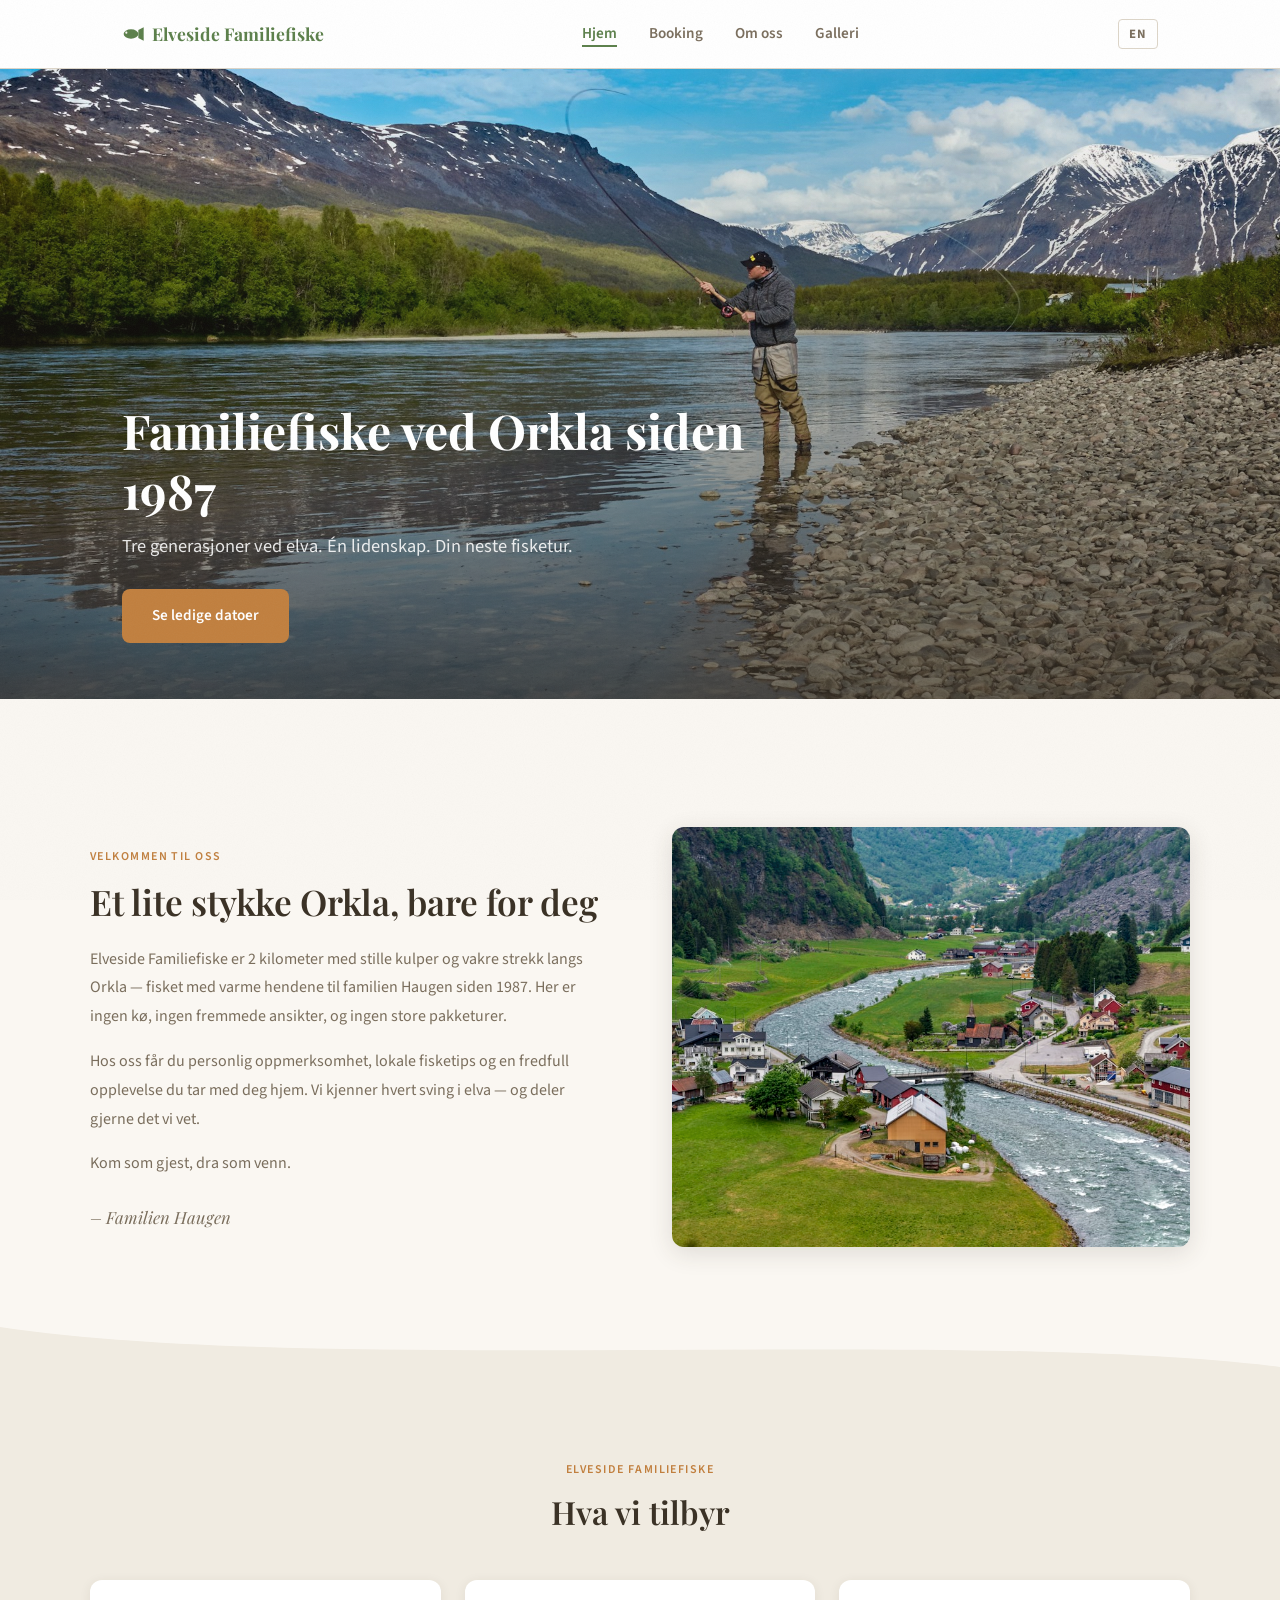
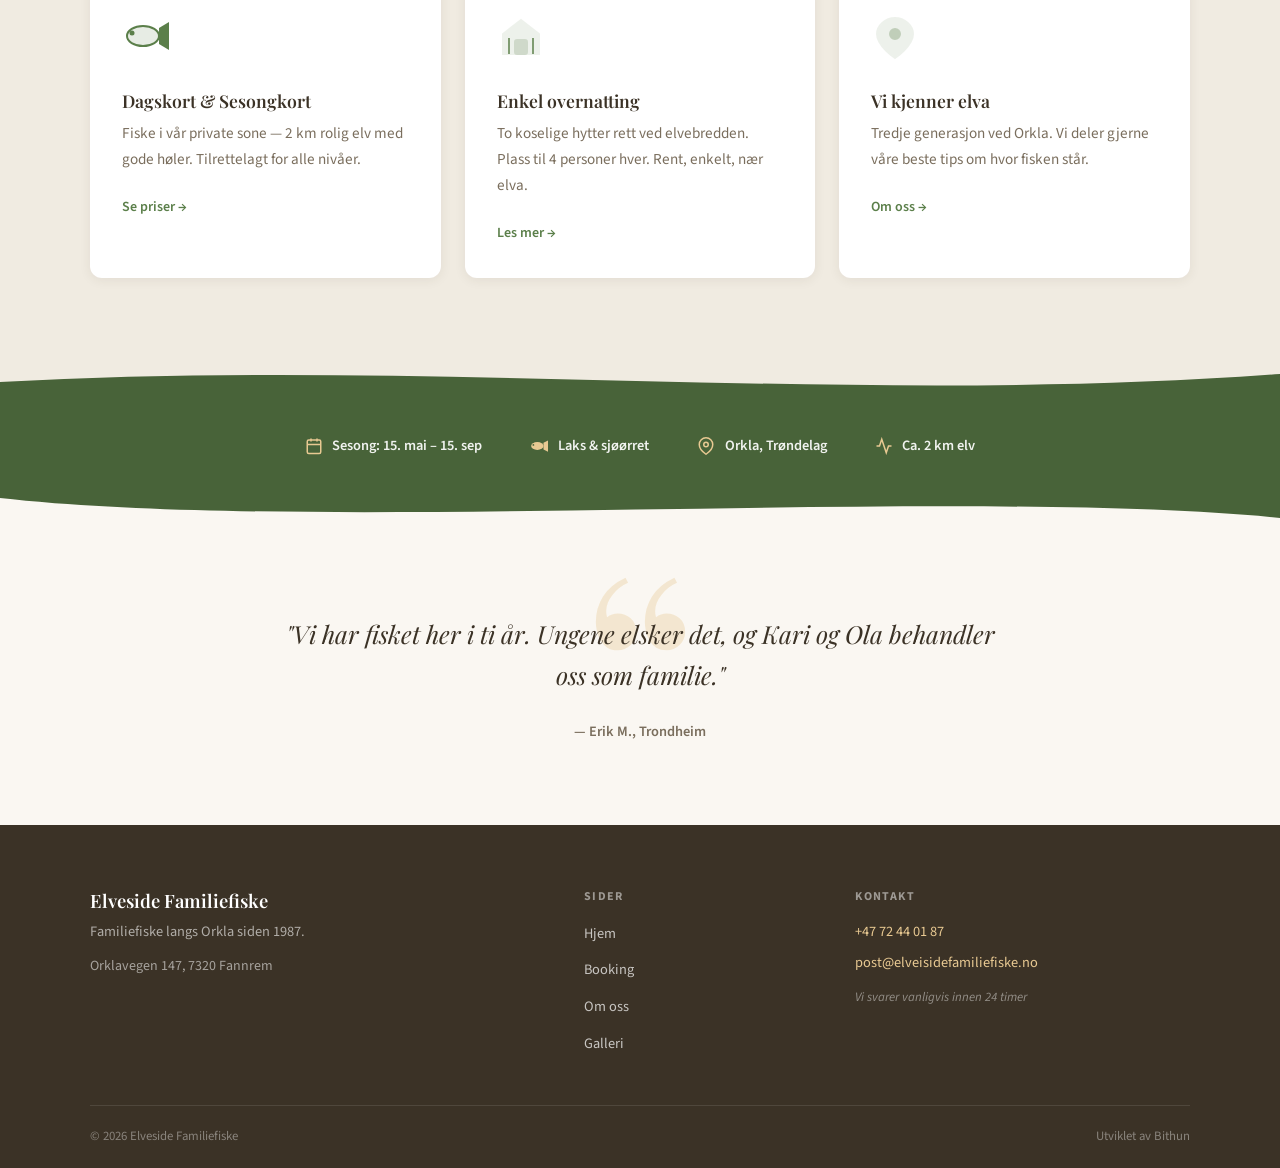
==== demo-family-beat/index.html @ 030e1276 "Add demo-family-beat site (Elveside Familiefiske)" ====
<!DOCTYPE html>
<html lang="nb">
<head>
  <meta charset="UTF-8" />
  <meta name="viewport" content="width=device-width, initial-scale=1.0" />
  <title>Elveside Familiefiske — Familiefiske langs Orkla</title>
  <meta name="description" content="Familiefiske langs Orkla i Trøndelag siden 1987. Book fiskekort og hytte direkte hos Elveside Familiefiske." />

  <!-- Open Graph -->
  <meta property="og:type"        content="website" />
  <meta property="og:title"       content="Elveside Familiefiske — Familiefiske langs Orkla" />
  <meta property="og:description" content="Familiefiske langs Orkla i Trøndelag siden 1987. Book fiskekort og hytte direkte." />
  <meta property="og:image"       content="https://images.unsplash.com/photo-1527004013197-933b6b68f9c9?auto=format&fit=crop&w=1200&h=630&q=80" />
  <meta name="twitter:card"       content="summary_large_image" />

  <!-- Favicon: green fish -->
  <link rel="icon" type="image/svg+xml" href="data:image/svg+xml,%3Csvg xmlns='http://www.w3.org/2000/svg' viewBox='0 0 32 32'%3E%3Cellipse cx='13' cy='16' rx='11' ry='7' fill='%235B7F4A'/%3E%3Ccircle cx='6' cy='14' r='1.4' fill='%23FAF7F2'/%3E%3Cpath d='M24 10 L32 6 L32 26 L24 22 Z' fill='%235B7F4A'/%3E%3C/svg%3E" />

  <!-- Google Fonts -->
  <link rel="preconnect" href="https://fonts.googleapis.com" />
  <link rel="preconnect" href="https://fonts.gstatic.com" crossorigin />
  <link href="https://fonts.googleapis.com/css2?family=Playfair+Display:ital,wght@0,400;0,600;0,700;1,400&family=Source+Sans+3:wght@400;600;700&display=swap" rel="stylesheet" />

  <link rel="stylesheet" href="css/style.css" />
</head>
<body>

  <!-- === NAVIGATION === -->
  <nav class="nav" role="navigation" aria-label="Hovednavigasjon">
    <div class="nav-inner">
      <a href="index.html" class="nav-logo">
        <svg width="22" height="16" viewBox="0 0 32 24" fill="currentColor" aria-hidden="true">
          <ellipse cx="13" cy="12" rx="11" ry="7"/>
          <circle cx="6" cy="10" r="1.6" fill="var(--color-bg)"/>
          <path d="M24 6 L32 2 L32 22 L24 18 Z"/>
        </svg>
        <span data-i18n="nav.logo">Elveside Familiefiske</span>
      </a>

      <ul class="nav-links" role="list">
        <li><a href="index.html"   data-i18n="nav.home">Hjem</a></li>
        <li><a href="booking.html" data-i18n="nav.booking">Booking</a></li>
        <li><a href="about.html"   data-i18n="nav.about">Om oss</a></li>
        <li><a href="gallery.html" data-i18n="nav.gallery">Galleri</a></li>
      </ul>

      <div class="nav-right">
        <button type="button" class="lang-toggle" id="lang-toggle" aria-label="Bytt språk">EN</button>
        <button type="button" class="hamburger" id="hamburger" aria-label="Åpne meny" aria-expanded="false">
          <span></span><span></span><span></span>
        </button>
      </div>
    </div>
  </nav>

  <!-- Mobile menu -->
  <div class="mobile-menu" id="mobile-menu" role="dialog" aria-label="Navigasjonsmeny">
    <a href="index.html"   data-i18n="nav.home">Hjem</a>
    <a href="booking.html" data-i18n="nav.booking">Booking</a>
    <a href="about.html"   data-i18n="nav.about">Om oss</a>
    <a href="gallery.html" data-i18n="nav.gallery">Galleri</a>
    <button type="button" class="lang-toggle" id="mobile-lang-toggle">EN</button>
  </div>

  <main>

    <!-- === HERO SECTION === -->
    <section class="hero" aria-label="Velkomstbilde">
      <div class="hero-bg" style="background-image: url('assets/images/fishing-norway.jpg');" role="img">
        <img data-i18n="hero.img.alt" src="" alt="Rolig elv i morgendis med grønne bredder i Trøndelag" style="display:none;" />
      </div>
      <div class="hero-overlay"></div>
      <div class="hero-content">
        <h1 data-i18n="hero.headline">Familiefiske ved Orkla siden 1987</h1>
        <p data-i18n="hero.sub">Tre generasjoner ved elva. Én lidenskap. Din neste fisketur.</p>
        <a href="booking.html" class="btn btn-accent" data-i18n="hero.cta">Se ledige datoer</a>
      </div>
    </section>

    <!-- Wave divider -->
    <div class="wave-divider" aria-hidden="true">
      <svg viewBox="0 0 1440 48" preserveAspectRatio="none" style="height:48px;">
        <path d="M0,24 C240,48 480,0 720,24 C960,48 1200,0 1440,24 L1440,48 L0,48 Z" fill="var(--color-bg)"/>
      </svg>
    </div>

    <!-- === WELCOME SECTION === -->
    <section class="welcome">
      <div class="welcome-inner">
        <div class="welcome-text reveal">
          <span class="section-label" data-i18n="welcome.label">Velkommen til oss</span>
          <h2 data-i18n="welcome.heading">Et lite stykke Orkla, bare for deg</h2>
          <p data-i18n="welcome.p1">Elveside Familiefiske er 2 kilometer med stille kulper og vakre strekk langs Orkla — fisket med varme hendene til familien Haugen siden 1987. Her er ingen kø, ingen fremmede ansikter, og ingen store pakketurer.</p>
          <p data-i18n="welcome.p2">Hos oss får du personlig oppmerksomhet, lokale fisketips og en fredfull opplevelse du tar med deg hjem. Vi kjenner hvert sving i elva — og deler gjerne det vi vet.</p>
          <p data-i18n="welcome.p3">Kom som gjest, dra som venn.</p>
          <p class="welcome-signoff" data-i18n="welcome.signoff">– Familien Haugen</p>
        </div>

        <div class="welcome-image reveal" style="transition-delay: 0.15s;">
          <img
            src="assets/images/village-river.jpg"
            data-i18n="welcome.img.alt"
            alt="Fluefisker ved solnedgang på Orkla med speilblank elveoverflate"
            loading="lazy"
          />
        </div>
      </div>
    </section>

    <!-- Wave divider into bg-alt -->
    <div class="wave-divider" aria-hidden="true">
      <svg viewBox="0 0 1440 48" preserveAspectRatio="none" style="height:48px; background:var(--color-bg);">
        <path d="M0,0 C360,48 1080,0 1440,40 L1440,48 L0,48 Z" fill="var(--color-bg-alt)"/>
      </svg>
    </div>

    <!-- === WHAT WE OFFER SECTION === -->
    <section class="offers">
      <div class="offers-inner">
        <div class="offers-heading reveal">
          <span class="section-label">Elveside Familiefiske</span>
          <h2 data-i18n="offers.heading">Hva vi tilbyr</h2>
        </div>

        <div class="offers-grid reveal-stagger">
          <!-- Card 1: Fiskekort -->
          <article class="offer-card reveal">
            <svg class="offer-icon" viewBox="0 0 48 48" fill="none" aria-hidden="true">
              <ellipse cx="21" cy="24" rx="16" ry="10" fill="currentColor" opacity="0.15"/>
              <ellipse cx="21" cy="24" rx="16" ry="10" stroke="currentColor" stroke-width="2" fill="none"/>
              <circle cx="10" cy="21" r="2.5" fill="currentColor"/>
              <path d="M37 16 L47 10 L47 38 L37 32 Z" fill="currentColor"/>
            </svg>
            <h3 data-i18n="offer1.title">Dagskort & Sesongkort</h3>
            <p data-i18n="offer1.text">Fiske i vår private sone — 2 km rolig elv med gode høler. Tilrettelagt for alle nivåer.</p>
            <a href="booking.html" class="text-link" data-i18n="offer1.link">Se priser →</a>
          </article>

          <!-- Card 2: Overnatting -->
          <article class="offer-card reveal">
            <svg class="offer-icon" viewBox="0 0 48 48" fill="none" stroke="currentColor" stroke-width="2" aria-hidden="true">
              <path d="M6 22 L24 8 L42 22 L42 42 L6 42 Z" fill="currentColor" opacity="0.1" stroke="currentColor"/>
              <rect x="18" y="28" width="12" height="14" rx="2" fill="currentColor" opacity="0.2" stroke="currentColor"/>
              <path d="M12 42 L12 26" stroke="currentColor" stroke-width="1.5"/>
              <path d="M36 42 L36 26" stroke="currentColor" stroke-width="1.5"/>
            </svg>
            <h3 data-i18n="offer2.title">Enkel overnatting</h3>
            <p data-i18n="offer2.text">To koselige hytter rett ved elvebredden. Plass til 4 personer hver. Rent, enkelt, nær elva.</p>
            <a href="about.html" class="text-link" data-i18n="offer2.link">Les mer →</a>
          </article>

          <!-- Card 3: Lokalkunnskap -->
          <article class="offer-card reveal">
            <svg class="offer-icon" viewBox="0 0 48 48" fill="none" stroke="currentColor" stroke-width="2" aria-hidden="true">
              <path d="M24 6 C14 6 6 14 6 22 C6 34 24 46 24 46 C24 46 42 34 42 22 C42 14 34 6 24 6 Z" fill="currentColor" opacity="0.1" stroke="currentColor"/>
              <circle cx="24" cy="22" r="5" fill="currentColor" opacity="0.3" stroke="currentColor"/>
            </svg>
            <h3 data-i18n="offer3.title">Vi kjenner elva</h3>
            <p data-i18n="offer3.text">Tredje generasjon ved Orkla. Vi deler gjerne våre beste tips om hvor fisken står.</p>
            <a href="about.html" class="text-link" data-i18n="offer3.link">Om oss →</a>
          </article>
        </div>
      </div>
    </section>

    <!-- Wave divider back to bg -->
    <div class="wave-divider" aria-hidden="true">
      <svg viewBox="0 0 1440 48" preserveAspectRatio="none" style="height:48px; background:var(--color-bg-alt);">
        <path d="M0,24 C480,0 960,48 1440,16 L1440,48 L0,48 Z" fill="var(--color-primary-dark)"/>
      </svg>
    </div>

    <!-- === SEASON STRIP === -->
    <div class="season-strip" role="region" aria-label="Sesong og fakta">
      <div class="season-strip-inner">
        <div class="season-item">
          <svg width="18" height="18" viewBox="0 0 24 24" fill="none" stroke="currentColor" stroke-width="2" aria-hidden="true">
            <rect x="3" y="4" width="18" height="18" rx="2"/><line x1="16" y1="2" x2="16" y2="6"/><line x1="8" y1="2" x2="8" y2="6"/><line x1="3" y1="10" x2="21" y2="10"/>
          </svg>
          <span data-i18n="strip.season">Sesong: 15. mai – 15. sep</span>
        </div>
        <div class="season-item">
          <svg width="18" height="18" viewBox="0 0 32 24" fill="currentColor" aria-hidden="true">
            <ellipse cx="13" cy="12" rx="11" ry="7"/>
            <circle cx="6" cy="10" r="1.6" fill="var(--color-primary-dark)"/>
            <path d="M24 6 L32 2 L32 22 L24 18 Z"/>
          </svg>
          <span data-i18n="strip.species">Laks & sjøørret</span>
        </div>
        <div class="season-item">
          <svg width="18" height="18" viewBox="0 0 24 24" fill="none" stroke="currentColor" stroke-width="2" aria-hidden="true">
            <path d="M21 10c0 7-9 13-9 13s-9-6-9-13a9 9 0 0 1 18 0z"/><circle cx="12" cy="10" r="3"/>
          </svg>
          <span data-i18n="strip.location">Orkla, Trøndelag</span>
        </div>
        <div class="season-item">
          <svg width="18" height="18" viewBox="0 0 24 24" fill="none" stroke="currentColor" stroke-width="2" aria-hidden="true">
            <polyline points="22 12 18 12 15 21 9 3 6 12 2 12"/>
          </svg>
          <span data-i18n="strip.length">Ca. 2 km elv</span>
        </div>
      </div>
    </div>

    <!-- Wave divider out of season strip -->
    <div class="wave-divider" aria-hidden="true">
      <svg viewBox="0 0 1440 48" preserveAspectRatio="none" style="height:48px; background:var(--color-primary-dark);">
        <path d="M0,12 C360,48 1080,0 1440,32 L1440,48 L0,48 Z" fill="var(--color-bg)"/>
      </svg>
    </div>

    <!-- === TESTIMONIAL === -->
    <section class="testimonial" aria-label="Gjesteanmeldelse">
      <div class="testimonial-bg-quote" aria-hidden="true">&ldquo;</div>
      <div class="testimonial-inner reveal">
        <blockquote>
          <p class="testimonial-quote" data-i18n="testimonial.quote">"Vi har fisket her i ti år. Ungene elsker det, og Kari og Ola behandler oss som familie."</p>
          <footer class="testimonial-author" data-i18n="testimonial.author">— Erik M., Trondheim</footer>
        </blockquote>
      </div>
    </section>

  </main>

  <!-- === FOOTER === -->
  <footer class="footer" role="contentinfo">
    <div class="footer-inner">
      <div class="footer-brand">
        <h3 data-i18n="nav.logo">Elveside Familiefiske</h3>
        <p data-i18n="footer.tagline">Familiefiske langs Orkla siden 1987.</p>
        <address class="footer-address" data-i18n="footer.address">Orklavegen 147, 7320 Fannrem</address>
      </div>

      <nav class="footer-links" aria-label="Sidelenker">
        <h4 data-i18n="footer.links">Sider</h4>
        <ul>
          <li><a href="index.html"   data-i18n="nav.home">Hjem</a></li>
          <li><a href="booking.html" data-i18n="nav.booking">Booking</a></li>
          <li><a href="about.html"   data-i18n="nav.about">Om oss</a></li>
          <li><a href="gallery.html" data-i18n="nav.gallery">Galleri</a></li>
        </ul>
      </nav>

      <div class="footer-contact">
        <h4 data-i18n="footer.contact">Kontakt</h4>
        <p><a href="tel:+4772440187" data-i18n="footer.phone">+47 72 44 01 87</a></p>
        <p><a href="mailto:post@elveisidefamiliefiske.no" data-i18n="footer.email">post@elveisidefamiliefiske.no</a></p>
        <p class="response-note" data-i18n="footer.response">Vi svarer vanligvis innen 24 timer</p>
      </div>
    </div>

    <div class="footer-bottom">
      <span data-i18n="footer.copyright">© 2026 Elveside Familiefiske</span>
      <a href="#" data-i18n="footer.dev">Utviklet av Bithun</a>
    </div>
  </footer>

  <!-- === VIPPS MODAL === -->
  <div class="modal-backdrop" id="vipps-modal" role="dialog" aria-modal="true" aria-labelledby="modal-title">
    <div class="modal-box">
      <div class="modal-vipps-logo" aria-label="Vipps">
        <svg width="20" height="20" viewBox="0 0 20 20" fill="none" aria-hidden="true">
          <circle cx="10" cy="10" r="10" fill="white" opacity="0.25"/>
          <text x="10" y="14" text-anchor="middle" font-size="10" fill="white" font-family="sans-serif" font-weight="bold">V</text>
        </svg>
        Vipps
      </div>
      <h2 id="modal-title" data-i18n="modal.title">Dette er en demo</h2>
      <p data-i18n="modal.body1">I en ekte versjon ville du fullført betalingen med Vipps her. Alt er klart — dato, pris og bekreftelse på SMS.</p>
      <p>
        <span data-i18n="modal.body2">Kontakt oss for å se hvordan dette fungerer for din bedrift:</span>
        <a href="mailto:post@elvebooking.no" data-i18n="modal.email">post@elvebooking.no</a>
      </p>
      <button type="button" class="modal-close-btn" data-i18n="modal.close">Lukk</button>
    </div>
  </div>

  <script src="js/main.js"></script>
</body>
</html>
---- demo-family-beat/css/style.css ----
/* === CSS CUSTOM PROPERTIES === */
:root {
  --color-bg:           #FAF7F2;
  --color-bg-alt:       #F0EBE1;
  --color-text:         #3B3226;
  --color-text-light:   #7A6E5D;
  --color-primary:      #5B7F4A;
  --color-primary-dark: #486339;
  --color-accent:       #C17F3E;
  --color-accent-light: #E8C992;
  --color-white:        #FFFFFF;
  --color-border:       #DDD5C8;
  --color-card-bg:      #FFFFFF;

  --font-heading: 'Playfair Display', serif;
  --font-body:    'Source Sans 3', sans-serif;

  --max-width: 1100px;
  --radius-card: 12px;
  --radius-btn:  8px;
  --shadow-card: 0 2px 12px rgba(59, 50, 38, 0.08);
  --shadow-card-hover: 0 6px 24px rgba(59, 50, 38, 0.14);
  --transition: 0.25s ease;
}

/* === RESET & BASE === */
*, *::before, *::after { box-sizing: border-box; margin: 0; padding: 0; }

html { scroll-behavior: smooth; }

body {
  font-family: var(--font-body);
  font-size: 1rem;
  line-height: 1.7;
  color: var(--color-text);
  background-color: var(--color-bg);
  -webkit-font-smoothing: antialiased;
}

/* Paper texture overlay */
body::before {
  content: '';
  position: fixed;
  inset: 0;
  background-image: url("data:image/svg+xml,%3Csvg xmlns='http://www.w3.org/2000/svg' width='300' height='300'%3E%3Cfilter id='n'%3E%3CfeTurbulence type='fractalNoise' baseFrequency='0.9' numOctaves='4' stitchTiles='stitch'/%3E%3CfeColorMatrix type='saturate' values='0'/%3E%3C/filter%3E%3Crect width='300' height='300' filter='url(%23n)' opacity='0.045'/%3E%3C/svg%3E");
  pointer-events: none;
  z-index: 9998;
}

img { max-width: 100%; height: auto; display: block; }
a { color: inherit; text-decoration: none; }
ul { list-style: none; }
button { cursor: pointer; border: none; background: none; font-family: var(--font-body); }

/* === TYPOGRAPHY === */
h1, h2, h3, h4 {
  font-family: var(--font-heading);
  line-height: 1.25;
  color: var(--color-text);
}

h1 { font-weight: 700; }
h2 { font-weight: 600; }
h3 { font-weight: 600; }

p { color: var(--color-text); }

.section-label {
  display: inline-block;
  font-family: var(--font-body);
  font-size: 0.75rem;
  font-weight: 600;
  letter-spacing: 0.12em;
  text-transform: uppercase;
  color: var(--color-accent);
  margin-bottom: 0.75rem;
}

.container {
  width: 100%;
  max-width: var(--max-width);
  margin: 0 auto;
  padding: 0 2rem;
}

/* === FADE-IN ANIMATION === */
@keyframes fadeUp {
  from { opacity: 0; transform: translateY(18px); }
  to   { opacity: 1; transform: translateY(0); }
}

.page-fade {
  animation: fadeUp 0.6s ease-out both;
}

.reveal {
  opacity: 0;
  transform: translateY(20px);
  transition: opacity 0.55s ease-out, transform 0.55s ease-out;
}
.reveal.visible {
  opacity: 1;
  transform: translateY(0);
}

/* Stagger delays for card groups */
.reveal-stagger > *:nth-child(1) { transition-delay: 0s; }
.reveal-stagger > *:nth-child(2) { transition-delay: 0.1s; }
.reveal-stagger > *:nth-child(3) { transition-delay: 0.2s; }
.reveal-stagger > *:nth-child(4) { transition-delay: 0.3s; }
.reveal-stagger > *:nth-child(5) { transition-delay: 0.4s; }
.reveal-stagger > *:nth-child(6) { transition-delay: 0.5s; }

/* === NAVIGATION === */
.nav {
  position: sticky;
  top: 0;
  z-index: 1000;
  background: var(--color-white);
  border-bottom: 1px solid var(--color-border);
  transition: box-shadow var(--transition);
}

.nav.scrolled {
  box-shadow: 0 2px 16px rgba(59, 50, 38, 0.1);
}

.nav-inner {
  max-width: var(--max-width);
  margin: 0 auto;
  padding: 0 2rem;
  height: 68px;
  display: flex;
  align-items: center;
  justify-content: space-between;
  gap: 2rem;
}

.nav-logo {
  font-family: var(--font-heading);
  font-weight: 700;
  font-size: 1.1rem;
  color: var(--color-primary);
  display: flex;
  align-items: center;
  gap: 0.5rem;
  flex-shrink: 0;
}

.nav-logo svg { flex-shrink: 0; }

.nav-links {
  display: flex;
  align-items: center;
  gap: 2rem;
}

.nav-links a {
  font-family: var(--font-body);
  font-size: 0.95rem;
  font-weight: 600;
  color: var(--color-text-light);
  position: relative;
  padding-bottom: 3px;
  transition: color var(--transition);
}

.nav-links a::after {
  content: '';
  position: absolute;
  bottom: 0;
  left: 0;
  width: 0;
  height: 2px;
  background: var(--color-primary);
  transition: width var(--transition);
}

.nav-links a:hover,
.nav-links a.active {
  color: var(--color-primary);
}

.nav-links a:hover::after,
.nav-links a.active::after {
  width: 100%;
}

.nav-right {
  display: flex;
  align-items: center;
  gap: 1rem;
  flex-shrink: 0;
}

.lang-toggle {
  font-family: var(--font-body);
  font-size: 0.8rem;
  font-weight: 700;
  letter-spacing: 0.05em;
  color: var(--color-text-light);
  border: 1px solid var(--color-border);
  border-radius: 4px;
  padding: 0.3rem 0.65rem;
  transition: all var(--transition);
  background: transparent;
}

.lang-toggle:hover {
  color: var(--color-primary);
  border-color: var(--color-primary);
}

/* Hamburger */
.hamburger {
  display: none;
  flex-direction: column;
  gap: 5px;
  padding: 6px;
  background: none;
  border: none;
  cursor: pointer;
  width: 40px;
  height: 40px;
  justify-content: center;
  align-items: center;
}

.hamburger span {
  display: block;
  width: 22px;
  height: 2px;
  background: var(--color-text);
  border-radius: 2px;
  transition: all 0.3s ease;
  transform-origin: center;
}

.hamburger.open span:nth-child(1) { transform: translateY(7px) rotate(45deg); }
.hamburger.open span:nth-child(2) { opacity: 0; transform: scaleX(0); }
.hamburger.open span:nth-child(3) { transform: translateY(-7px) rotate(-45deg); }

/* Mobile menu overlay */
.mobile-menu {
  display: none;
  position: fixed;
  inset: 0;
  z-index: 999;
  background: var(--color-bg);
  transform: translateX(100%);
  transition: transform 0.35s cubic-bezier(0.4, 0, 0.2, 1);
  flex-direction: column;
  justify-content: center;
  align-items: center;
  gap: 2rem;
}

.mobile-menu.open {
  transform: translateX(0);
}

.mobile-menu a {
  font-family: var(--font-heading);
  font-size: 1.8rem;
  font-weight: 600;
  color: var(--color-text);
  transition: color var(--transition);
}

.mobile-menu a:hover { color: var(--color-primary); }

.mobile-menu .lang-toggle {
  font-size: 1rem;
  padding: 0.5rem 1.2rem;
  margin-top: 1rem;
}

/* === HERO SECTION === */
.hero {
  position: relative;
  height: 70vh;
  min-height: 440px;
  max-height: 680px;
  overflow: hidden;
  display: flex;
  align-items: flex-end;
}

.hero-bg {
  position: absolute;
  inset: 0;
  background-size: cover;
  background-position: center 40%;
  background-repeat: no-repeat;
}

.hero-overlay {
  position: absolute;
  inset: 0;
  background: linear-gradient(to top, rgba(59, 50, 38, 0.72) 0%, rgba(59, 50, 38, 0.25) 55%, transparent 100%);
}

.hero-content {
  position: relative;
  z-index: 1;
  padding: 3rem 2rem 3.5rem;
  max-width: var(--max-width);
  margin: 0 auto;
  width: 100%;
}

.hero-content h1 {
  font-size: clamp(2rem, 4.5vw, 3rem);
  color: var(--color-white);
  max-width: 650px;
  margin-bottom: 0.75rem;
}

.hero-content p {
  font-size: clamp(1rem, 2vw, 1.15rem);
  color: rgba(255, 255, 255, 0.88);
  max-width: 520px;
  margin-bottom: 1.75rem;
  line-height: 1.6;
}

/* === BUTTONS === */
.btn {
  display: inline-flex;
  align-items: center;
  gap: 0.5rem;
  padding: 0.75rem 1.75rem;
  border-radius: var(--radius-btn);
  font-family: var(--font-body);
  font-weight: 600;
  font-size: 0.95rem;
  transition: all var(--transition);
  text-decoration: none;
  border: 2px solid transparent;
  cursor: pointer;
}

.btn-accent {
  background: var(--color-accent);
  color: var(--color-white);
}

.btn-accent:hover {
  background: #a86c2e;
  transform: translateY(-2px);
  box-shadow: 0 4px 16px rgba(193, 127, 62, 0.35);
}

.btn-primary {
  background: var(--color-primary);
  color: var(--color-white);
  width: 100%;
  justify-content: center;
}

.btn-primary:hover {
  background: var(--color-primary-dark);
  transform: translateY(-2px);
  box-shadow: 0 4px 16px rgba(91, 127, 74, 0.35);
}

.btn-outline {
  background: transparent;
  color: var(--color-primary);
  border-color: var(--color-primary);
}

.btn-outline:hover {
  background: var(--color-primary);
  color: var(--color-white);
  transform: translateY(-2px);
}

/* Small text link with arrow */
.text-link {
  font-size: 0.875rem;
  font-weight: 600;
  color: var(--color-primary);
  display: inline-flex;
  align-items: center;
  gap: 0.3rem;
  transition: gap var(--transition);
}

.text-link:hover { gap: 0.55rem; }

/* === WAVE DIVIDER === */
.wave-divider {
  line-height: 0;
  overflow: hidden;
}

.wave-divider svg {
  display: block;
  width: 100%;
}

/* === WELCOME SECTION === */
.welcome {
  padding: 5rem 2rem;
  background: var(--color-bg);
}

.welcome-inner {
  max-width: var(--max-width);
  margin: 0 auto;
  display: grid;
  grid-template-columns: 1fr 1fr;
  gap: 4rem;
  align-items: center;
}

.welcome-text h2 {
  font-size: clamp(1.6rem, 3vw, 2.2rem);
  margin-bottom: 1.25rem;
  line-height: 1.3;
}

.welcome-text p {
  color: var(--color-text-light);
  margin-bottom: 1rem;
  line-height: 1.8;
}

.welcome-text p:last-of-type { margin-bottom: 0; }

.welcome-signoff {
  margin-top: 1.5rem;
  font-family: var(--font-heading);
  font-style: italic;
  font-size: 1.05rem;
  color: var(--color-accent);
}

.welcome-image img {
  border-radius: var(--radius-card);
  box-shadow: var(--shadow-card-hover);
  width: 100%;
  height: 420px;
  object-fit: cover;
  filter: saturate(0.95) contrast(1.02);
}

/* === OFFERS SECTION === */
.offers {
  padding: 5rem 2rem;
  background: var(--color-bg-alt);
}

.offers-inner {
  max-width: var(--max-width);
  margin: 0 auto;
}

.offers-heading {
  text-align: center;
  margin-bottom: 3rem;
}

.offers-heading h2 {
  font-size: clamp(1.5rem, 3vw, 2rem);
}

.offers-grid {
  display: grid;
  grid-template-columns: repeat(3, 1fr);
  gap: 1.5rem;
}

.offer-card {
  background: var(--color-card-bg);
  border-radius: var(--radius-card);
  padding: 2rem;
  box-shadow: var(--shadow-card);
  transition: box-shadow var(--transition), transform var(--transition);
}

.offer-card:hover {
  box-shadow: var(--shadow-card-hover);
  transform: translateY(-4px);
}

.offer-icon {
  width: 48px;
  height: 48px;
  color: var(--color-primary);
  margin-bottom: 1.25rem;
}

.offer-card h3 {
  font-size: 1.1rem;
  margin-bottom: 0.6rem;
}

.offer-card p {
  font-size: 0.95rem;
  color: var(--color-text-light);
  line-height: 1.7;
  margin-bottom: 1.25rem;
}

/* === SEASON STRIP === */
.season-strip {
  background: var(--color-primary-dark);
  padding: 1.75rem 2rem;
}

.season-strip-inner {
  max-width: var(--max-width);
  margin: 0 auto;
  display: flex;
  align-items: center;
  justify-content: center;
  gap: 3rem;
  flex-wrap: wrap;
}

.season-item {
  display: flex;
  align-items: center;
  gap: 0.6rem;
  color: rgba(255, 255, 255, 0.92);
  font-size: 0.9rem;
  font-weight: 600;
}

.season-item svg {
  color: var(--color-accent-light);
  flex-shrink: 0;
}

/* === TESTIMONIAL === */
.testimonial {
  padding: 5rem 2rem;
  background: var(--color-bg);
  text-align: center;
  position: relative;
  overflow: hidden;
}

.testimonial-bg-quote {
  position: absolute;
  top: 50%;
  left: 50%;
  transform: translate(-50%, -55%);
  font-family: var(--font-heading);
  font-size: 18rem;
  line-height: 1;
  color: var(--color-accent-light);
  opacity: 0.35;
  pointer-events: none;
  user-select: none;
  z-index: 0;
}

.testimonial-inner {
  position: relative;
  z-index: 1;
  max-width: 720px;
  margin: 0 auto;
}

.testimonial-quote {
  font-family: var(--font-heading);
  font-style: italic;
  font-size: clamp(1.15rem, 2.5vw, 1.55rem);
  line-height: 1.65;
  color: var(--color-text);
  margin-bottom: 1.5rem;
}

.testimonial-author {
  font-size: 0.9rem;
  font-weight: 600;
  color: var(--color-text-light);
}

/* === FOOTER === */
.footer {
  background: var(--color-text);
  color: rgba(255, 255, 255, 0.8);
  padding: 4rem 2rem 0;
}

.footer-inner {
  max-width: var(--max-width);
  margin: 0 auto;
  display: grid;
  grid-template-columns: 2fr 1fr 1.5fr;
  gap: 3rem;
  padding-bottom: 3rem;
}

.footer-brand h3 {
  font-family: var(--font-heading);
  font-size: 1.15rem;
  color: var(--color-white);
  margin-bottom: 0.5rem;
}

.footer-brand p {
  color: rgba(255, 255, 255, 0.6);
  font-size: 0.9rem;
  line-height: 1.65;
}

.footer-address {
  margin-top: 0.75rem;
  font-size: 0.875rem;
  color: rgba(255, 255, 255, 0.55);
  font-style: normal;
}

.footer-links h4,
.footer-contact h4 {
  font-family: var(--font-body);
  font-size: 0.75rem;
  font-weight: 700;
  letter-spacing: 0.1em;
  text-transform: uppercase;
  color: rgba(255, 255, 255, 0.5);
  margin-bottom: 1rem;
}

.footer-links ul {
  display: flex;
  flex-direction: column;
  gap: 0.6rem;
}

.footer-links a {
  color: rgba(255, 255, 255, 0.72);
  font-size: 0.9rem;
  transition: color var(--transition);
}

.footer-links a:hover { color: var(--color-white); }

.footer-contact p {
  color: rgba(255, 255, 255, 0.72);
  font-size: 0.9rem;
  margin-bottom: 0.4rem;
}

.footer-contact a {
  color: var(--color-accent-light);
  transition: color var(--transition);
}

.footer-contact a:hover { color: var(--color-white); }

.footer-contact .response-note {
  margin-top: 0.75rem;
  font-size: 0.8rem;
  color: rgba(255, 255, 255, 0.45);
  font-style: italic;
}

.footer-bottom {
  border-top: 1px solid rgba(255, 255, 255, 0.1);
  padding: 1.25rem 0;
  display: flex;
  align-items: center;
  justify-content: space-between;
  max-width: var(--max-width);
  margin: 0 auto;
}

.footer-bottom span,
.footer-bottom a {
  font-size: 0.8rem;
  color: rgba(255, 255, 255, 0.4);
}

.footer-bottom a:hover { color: rgba(255, 255, 255, 0.7); }

/* === PAGE BANNER (inner pages) === */
.page-banner {
  position: relative;
  height: 30vh;
  min-height: 200px;
  max-height: 320px;
  display: flex;
  align-items: flex-end;
  overflow: hidden;
}

.page-banner-bg {
  position: absolute;
  inset: 0;
  background-size: cover;
  background-position: center 60%;
}

.page-banner-overlay {
  position: absolute;
  inset: 0;
  background: linear-gradient(to top, rgba(59, 50, 38, 0.75) 0%, rgba(59, 50, 38, 0.3) 100%);
}

.page-banner-content {
  position: relative;
  z-index: 1;
  padding: 2rem 2rem 2.5rem;
  max-width: var(--max-width);
  margin: 0 auto;
  width: 100%;
}

.page-banner-content h1 {
  font-size: clamp(1.6rem, 3.5vw, 2.4rem);
  color: var(--color-white);
  margin-bottom: 0.4rem;
}

.page-banner-content p {
  color: rgba(255, 255, 255, 0.82);
  font-size: 1rem;
  max-width: 560px;
}

/* === BOOKING PAGE === */
/* Pricing section */
.pricing {
  padding: 5rem 2rem;
  background: var(--color-bg);
}

.pricing-inner {
  max-width: var(--max-width);
  margin: 0 auto;
}

.section-heading {
  margin-bottom: 3rem;
}

.section-heading h2 {
  font-size: clamp(1.5rem, 3vw, 2rem);
  margin-top: 0.25rem;
}

.pricing-grid {
  display: grid;
  grid-template-columns: repeat(3, 1fr);
  gap: 1.5rem;
}

.price-card {
  background: var(--color-card-bg);
  border: 1px solid var(--color-border);
  border-radius: var(--radius-card);
  padding: 1.75rem;
  display: flex;
  flex-direction: column;
  position: relative;
  transition: box-shadow var(--transition), transform var(--transition);
}

.price-card:hover {
  box-shadow: var(--shadow-card-hover);
  transform: translateY(-3px);
}

.price-card-badge {
  position: absolute;
  top: -1px;
  right: 1.25rem;
  background: var(--color-accent);
  color: var(--color-white);
  font-size: 0.75rem;
  font-weight: 700;
  padding: 0.3rem 0.75rem;
  border-radius: 0 0 8px 8px;
}

.price-card h3 {
  font-size: 1rem;
  font-weight: 600;
  font-family: var(--font-body);
  color: var(--color-text-light);
  margin-bottom: 0.75rem;
}

.price-amount {
  display: flex;
  align-items: baseline;
  gap: 0.25rem;
  margin-bottom: 1rem;
}

.price-amount strong {
  font-family: var(--font-heading);
  font-size: 2rem;
  font-weight: 700;
  color: var(--color-primary);
}

.price-amount span {
  font-size: 0.9rem;
  color: var(--color-text-light);
}

.price-card p {
  font-size: 0.9rem;
  color: var(--color-text-light);
  line-height: 1.65;
  flex: 1;
  margin-bottom: 1.5rem;
}

/* === CALENDAR === */
.calendar-section {
  padding: 5rem 2rem;
  background: var(--color-bg-alt);
}

.calendar-section-inner {
  max-width: var(--max-width);
  margin: 0 auto;
}

.calendar-subtext {
  color: var(--color-text-light);
  margin-bottom: 2rem;
}

.calendar-wrapper {
  background: var(--color-card-bg);
  border: 1px solid var(--color-border);
  border-radius: var(--radius-card);
  padding: 2rem;
  max-width: 520px;
  box-shadow: var(--shadow-card);
}

.calendar-nav {
  display: flex;
  align-items: center;
  justify-content: space-between;
  margin-bottom: 1.5rem;
}

.calendar-nav h3 {
  font-family: var(--font-body);
  font-size: 1rem;
  font-weight: 600;
  color: var(--color-text);
  text-transform: capitalize;
}

.cal-nav-btn {
  width: 36px;
  height: 36px;
  border-radius: 50%;
  border: 1px solid var(--color-border);
  display: flex;
  align-items: center;
  justify-content: center;
  color: var(--color-text-light);
  transition: all var(--transition);
  background: transparent;
}

.cal-nav-btn:hover {
  border-color: var(--color-primary);
  color: var(--color-primary);
  background: rgba(91, 127, 74, 0.05);
}

.calendar-days-header {
  display: grid;
  grid-template-columns: repeat(7, 1fr);
  gap: 4px;
  margin-bottom: 6px;
}

.calendar-days-header span {
  text-align: center;
  font-size: 0.72rem;
  font-weight: 700;
  color: var(--color-text-light);
  padding: 4px 0;
  text-transform: uppercase;
  letter-spacing: 0.04em;
}

.calendar-grid {
  display: grid;
  grid-template-columns: repeat(7, 1fr);
  gap: 4px;
}

.cal-day {
  aspect-ratio: 1;
  display: flex;
  align-items: center;
  justify-content: center;
  font-size: 0.875rem;
  border-radius: 8px;
  transition: all var(--transition);
  font-family: var(--font-body);
}

.cal-day.empty { background: transparent; }

.cal-day.outside-season {
  color: var(--color-border);
  cursor: not-allowed;
}

.cal-day.available {
  background: rgba(91, 127, 74, 0.12);
  color: var(--color-primary-dark);
  font-weight: 600;
  cursor: pointer;
}

.cal-day.available:hover {
  background: var(--color-primary);
  color: var(--color-white);
  transform: scale(1.08);
}

.cal-day.booked {
  background: rgba(122, 110, 93, 0.1);
  color: var(--color-text-light);
  text-decoration: line-through;
  cursor: not-allowed;
  font-weight: 400;
}

.cal-day.today {
  outline: 2px solid var(--color-accent);
  outline-offset: 1px;
}

.calendar-legend {
  display: flex;
  gap: 1.5rem;
  margin-top: 1.25rem;
  flex-wrap: wrap;
}

.legend-item {
  display: flex;
  align-items: center;
  gap: 0.4rem;
  font-size: 0.8rem;
  color: var(--color-text-light);
}

.legend-dot {
  width: 10px;
  height: 10px;
  border-radius: 3px;
}

.legend-dot.available { background: rgba(91, 127, 74, 0.5); }
.legend-dot.booked    { background: rgba(122, 110, 93, 0.3); }
.legend-dot.today     { background: var(--color-accent); }

/* === FAQ === */
.faq-section {
  padding: 5rem 2rem;
  background: var(--color-bg);
}

.faq-inner {
  max-width: 760px;
  margin: 0 auto;
}

.faq-list {
  margin-top: 2.5rem;
}

.faq-item {
  border-bottom: 1px solid var(--color-border);
}

.faq-item:first-child { border-top: 1px solid var(--color-border); }

.faq-question {
  width: 100%;
  display: flex;
  align-items: center;
  justify-content: space-between;
  gap: 1rem;
  padding: 1.25rem 0;
  text-align: left;
  font-family: var(--font-body);
  font-size: 1rem;
  font-weight: 600;
  color: var(--color-text);
  background: transparent;
  border: none;
  cursor: pointer;
  transition: color var(--transition);
}

.faq-question:hover { color: var(--color-primary); }

.faq-icon {
  flex-shrink: 0;
  width: 20px;
  height: 20px;
  color: var(--color-text-light);
  transition: transform var(--transition);
}

.faq-item.open .faq-icon { transform: rotate(45deg); }
.faq-item.open .faq-question { color: var(--color-primary); }

.faq-answer {
  max-height: 0;
  overflow: hidden;
  transition: max-height 0.35s ease-out;
}

.faq-answer-inner {
  padding: 0 0 1.25rem;
  color: var(--color-text-light);
  line-height: 1.75;
  font-size: 0.95rem;
}

/* === VIPPS MODAL === */
.modal-backdrop {
  position: fixed;
  inset: 0;
  background: rgba(59, 50, 38, 0.65);
  z-index: 2000;
  display: flex;
  align-items: center;
  justify-content: center;
  padding: 2rem;
  opacity: 0;
  pointer-events: none;
  transition: opacity 0.25s ease;
}

.modal-backdrop.open {
  opacity: 1;
  pointer-events: all;
}

.modal-box {
  background: var(--color-white);
  border-radius: 16px;
  padding: 2.5rem;
  max-width: 420px;
  width: 100%;
  text-align: center;
  transform: translateY(20px) scale(0.97);
  transition: transform 0.3s cubic-bezier(0.34, 1.56, 0.64, 1), opacity 0.25s ease;
  opacity: 0;
  box-shadow: 0 20px 60px rgba(59, 50, 38, 0.25);
}

.modal-backdrop.open .modal-box {
  transform: translateY(0) scale(1);
  opacity: 1;
}

.modal-vipps-logo {
  display: inline-flex;
  align-items: center;
  gap: 0.4rem;
  background: #FF5B24;
  color: white;
  font-weight: 700;
  font-size: 1.3rem;
  padding: 0.5rem 1.25rem;
  border-radius: 8px;
  letter-spacing: -0.02em;
  margin-bottom: 1.5rem;
}

.modal-box h2 {
  font-size: 1.3rem;
  margin-bottom: 0.75rem;
}

.modal-box p {
  color: var(--color-text-light);
  font-size: 0.95rem;
  line-height: 1.7;
  margin-bottom: 1rem;
}

.modal-box p:last-of-type { margin-bottom: 1.75rem; }

.modal-box a {
  color: var(--color-primary);
  text-decoration: underline;
}

.modal-close-btn {
  background: var(--color-primary);
  color: var(--color-white);
  border: none;
  padding: 0.75rem 2.5rem;
  border-radius: var(--radius-btn);
  font-size: 1rem;
  font-weight: 600;
  cursor: pointer;
  transition: background var(--transition);
  font-family: var(--font-body);
}

.modal-close-btn:hover { background: var(--color-primary-dark); }

/* === ABOUT PAGE === */
.story-section {
  padding: 5rem 2rem;
  background: var(--color-bg);
}

.story-inner {
  max-width: 750px;
  margin: 0 auto;
  text-align: center;
}

.story-inner h2 {
  font-size: clamp(1.5rem, 3vw, 2rem);
  margin-bottom: 2rem;
}

.story-text p {
  color: var(--color-text-light);
  line-height: 1.85;
  margin-bottom: 1.25rem;
  font-size: 1.05rem;
}

.story-text p:first-child::first-line {
  font-family: var(--font-heading);
  font-size: 1.2rem;
}

/* Family photo grid */
.photo-grid-section {
  padding: 0 2rem 5rem;
  background: var(--color-bg);
}

.photo-grid-inner {
  max-width: var(--max-width);
  margin: 0 auto;
}

.photo-grid {
  display: grid;
  grid-template-columns: 3fr 2fr;
  grid-template-rows: auto auto;
  gap: 1rem;
}

.photo-grid-item {
  overflow: hidden;
  border-radius: var(--radius-card);
  box-shadow: var(--shadow-card);
}

.photo-grid-item img {
  width: 100%;
  height: 100%;
  object-fit: cover;
  filter: saturate(0.95) contrast(1.02);
  transition: transform 0.5s ease;
}

.photo-grid-item:hover img { transform: scale(1.04); }

.photo-grid-item.large {
  grid-row: 1 / 2;
  height: 340px;
}

.photo-grid-item.small-top,
.photo-grid-item.small-bottom {
  height: 162px;
}

.photo-grid-item.wide {
  grid-column: 1 / -1;
  height: 280px;
}

.photo-caption {
  font-size: 0.8rem;
  color: var(--color-text-light);
  margin-top: 0.4rem;
  font-style: italic;
}

/* River info */
.river-section {
  padding: 5rem 2rem;
  background: var(--color-bg-alt);
}

.river-inner {
  max-width: var(--max-width);
  margin: 0 auto;
  display: grid;
  grid-template-columns: 2fr 3fr;
  gap: 4rem;
  align-items: center;
}

.river-image img {
  border-radius: var(--radius-card);
  box-shadow: var(--shadow-card-hover);
  width: 100%;
  height: 380px;
  object-fit: cover;
  filter: saturate(0.95) contrast(1.02);
}

.river-text h2 {
  font-size: clamp(1.4rem, 2.5vw, 1.9rem);
  margin-bottom: 1.25rem;
}

.river-text p {
  color: var(--color-text-light);
  line-height: 1.75;
  margin-bottom: 0.9rem;
}

.river-facts {
  margin-top: 1.5rem;
  display: flex;
  flex-direction: column;
  gap: 0.5rem;
}

.river-fact {
  display: flex;
  gap: 0.6rem;
  font-size: 0.9rem;
  color: var(--color-text);
}

.river-fact-label {
  font-weight: 600;
  color: var(--color-primary);
  min-width: 120px;
  flex-shrink: 0;
}

/* Values */
.values-section {
  padding: 5rem 2rem;
  background: var(--color-bg);
}

.values-inner {
  max-width: var(--max-width);
  margin: 0 auto;
  text-align: center;
}

.values-inner > h2 {
  font-size: clamp(1.5rem, 3vw, 2rem);
  margin-bottom: 0.5rem;
}

.values-grid {
  display: grid;
  grid-template-columns: repeat(3, 1fr);
  gap: 2rem;
  margin-top: 3rem;
}

.value-block {
  padding: 2rem 1.5rem;
}

.value-icon {
  width: 44px;
  height: 44px;
  color: var(--color-primary);
  margin: 0 auto 1rem;
}

.value-block h3 {
  font-size: 1.05rem;
  margin-bottom: 0.6rem;
}

.value-block p {
  font-size: 0.9rem;
  color: var(--color-text-light);
  line-height: 1.7;
}

/* === GALLERY PAGE === */
.gallery-grid-section {
  padding: 4rem 2rem 5rem;
  background: var(--color-bg);
}

.gallery-grid-inner {
  max-width: var(--max-width);
  margin: 0 auto;
}

.gallery-grid {
  columns: 3;
  column-gap: 10px;
}

.gallery-item {
  break-inside: avoid;
  margin-bottom: 10px;
  border-radius: 8px;
  overflow: hidden;
  cursor: pointer;
  position: relative;
}

.gallery-item img {
  width: 100%;
  display: block;
  border-radius: 8px;
  filter: saturate(0.95) contrast(1.02);
  transition: transform 0.4s ease, filter 0.4s ease;
}

.gallery-item:hover img {
  transform: scale(1.04);
  filter: saturate(1.05) contrast(1.05);
}

.gallery-item::after {
  content: '';
  position: absolute;
  inset: 0;
  background: rgba(59, 50, 38, 0);
  border-radius: 8px;
  transition: background 0.3s ease;
  pointer-events: none;
}

.gallery-item:hover::after {
  background: rgba(59, 50, 38, 0.12);
}

/* Lightbox */
.lightbox {
  position: fixed;
  inset: 0;
  background: rgba(20, 15, 10, 0.94);
  z-index: 3000;
  display: flex;
  align-items: center;
  justify-content: center;
  opacity: 0;
  pointer-events: none;
  transition: opacity 0.25s ease;
}

.lightbox.open {
  opacity: 1;
  pointer-events: all;
}

.lightbox-img-wrap {
  max-width: 90vw;
  max-height: 85vh;
  position: relative;
}

.lightbox-img-wrap img {
  max-width: 90vw;
  max-height: 85vh;
  border-radius: 8px;
  object-fit: contain;
  box-shadow: 0 20px 60px rgba(0, 0, 0, 0.6);
}

.lightbox-close {
  position: fixed;
  top: 1.5rem;
  right: 1.5rem;
  width: 44px;
  height: 44px;
  background: rgba(255, 255, 255, 0.12);
  border-radius: 50%;
  display: flex;
  align-items: center;
  justify-content: center;
  color: white;
  font-size: 1.4rem;
  cursor: pointer;
  transition: background var(--transition);
  border: none;
  line-height: 1;
}

.lightbox-close:hover { background: rgba(255, 255, 255, 0.22); }

.lightbox-prev,
.lightbox-next {
  position: fixed;
  top: 50%;
  transform: translateY(-50%);
  width: 48px;
  height: 48px;
  background: rgba(255, 255, 255, 0.12);
  border-radius: 50%;
  display: flex;
  align-items: center;
  justify-content: center;
  color: white;
  cursor: pointer;
  transition: background var(--transition);
  border: none;
}

.lightbox-prev { left: 1.5rem; }
.lightbox-next { right: 1.5rem; }

.lightbox-prev:hover,
.lightbox-next:hover {
  background: rgba(255, 255, 255, 0.25);
}

.lightbox-caption {
  position: fixed;
  bottom: 1.5rem;
  left: 50%;
  transform: translateX(-50%);
  color: rgba(255, 255, 255, 0.65);
  font-size: 0.875rem;
  font-style: italic;
  text-align: center;
  white-space: nowrap;
  font-family: var(--font-body);
}

/* === 404 PAGE === */
.not-found {
  min-height: 60vh;
  display: flex;
  align-items: center;
  justify-content: center;
  text-align: center;
  padding: 5rem 2rem;
}

.not-found-inner h1 {
  font-size: clamp(3rem, 8vw, 5rem);
  color: var(--color-accent-light);
  margin-bottom: 0;
  line-height: 1;
}

.not-found-inner h2 {
  font-size: clamp(1.3rem, 3vw, 1.8rem);
  margin-bottom: 1rem;
  color: var(--color-text);
}

.not-found-inner p {
  color: var(--color-text-light);
  margin-bottom: 2rem;
  font-size: 1.05rem;
  font-style: italic;
}

/* === RESPONSIVE === */
@media (max-width: 1024px) {
  .pricing-grid { grid-template-columns: repeat(2, 1fr); }
  .offers-grid { grid-template-columns: repeat(2, 1fr); }
  .values-grid { grid-template-columns: repeat(3, 1fr); gap: 1rem; }
}

@media (max-width: 768px) {
  .nav-links { display: none; }
  .hamburger { display: flex; }
  .mobile-menu { display: flex; }

  .hero-content h1 { font-size: clamp(1.6rem, 6vw, 2.2rem); }

  .welcome-inner {
    grid-template-columns: 1fr;
    gap: 2.5rem;
  }

  .welcome-image img { height: 280px; }

  .offers-grid { grid-template-columns: 1fr; }

  .pricing-grid { grid-template-columns: 1fr; }

  .season-strip-inner { gap: 1.25rem; }

  .footer-inner {
    grid-template-columns: 1fr;
    gap: 2rem;
  }

  .footer-bottom {
    flex-direction: column;
    gap: 0.5rem;
    text-align: center;
  }

  .river-inner {
    grid-template-columns: 1fr;
    gap: 2.5rem;
  }

  .river-image img { height: 240px; }

  .values-grid { grid-template-columns: 1fr; }

  .photo-grid {
    grid-template-columns: 1fr;
  }

  .photo-grid-item.large,
  .photo-grid-item.small-top,
  .photo-grid-item.small-bottom,
  .photo-grid-item.wide {
    grid-column: auto;
    grid-row: auto;
    height: 240px;
  }

  .gallery-grid { columns: 2; }

  .lightbox-prev { left: 0.5rem; }
  .lightbox-next { right: 0.5rem; }
}

@media (max-width: 480px) {
  .container { padding: 0 1.25rem; }
  .section-strip-inner { gap: 1rem; }
  .gallery-grid { columns: 1; }
  .calendar-wrapper { padding: 1.25rem; }
}
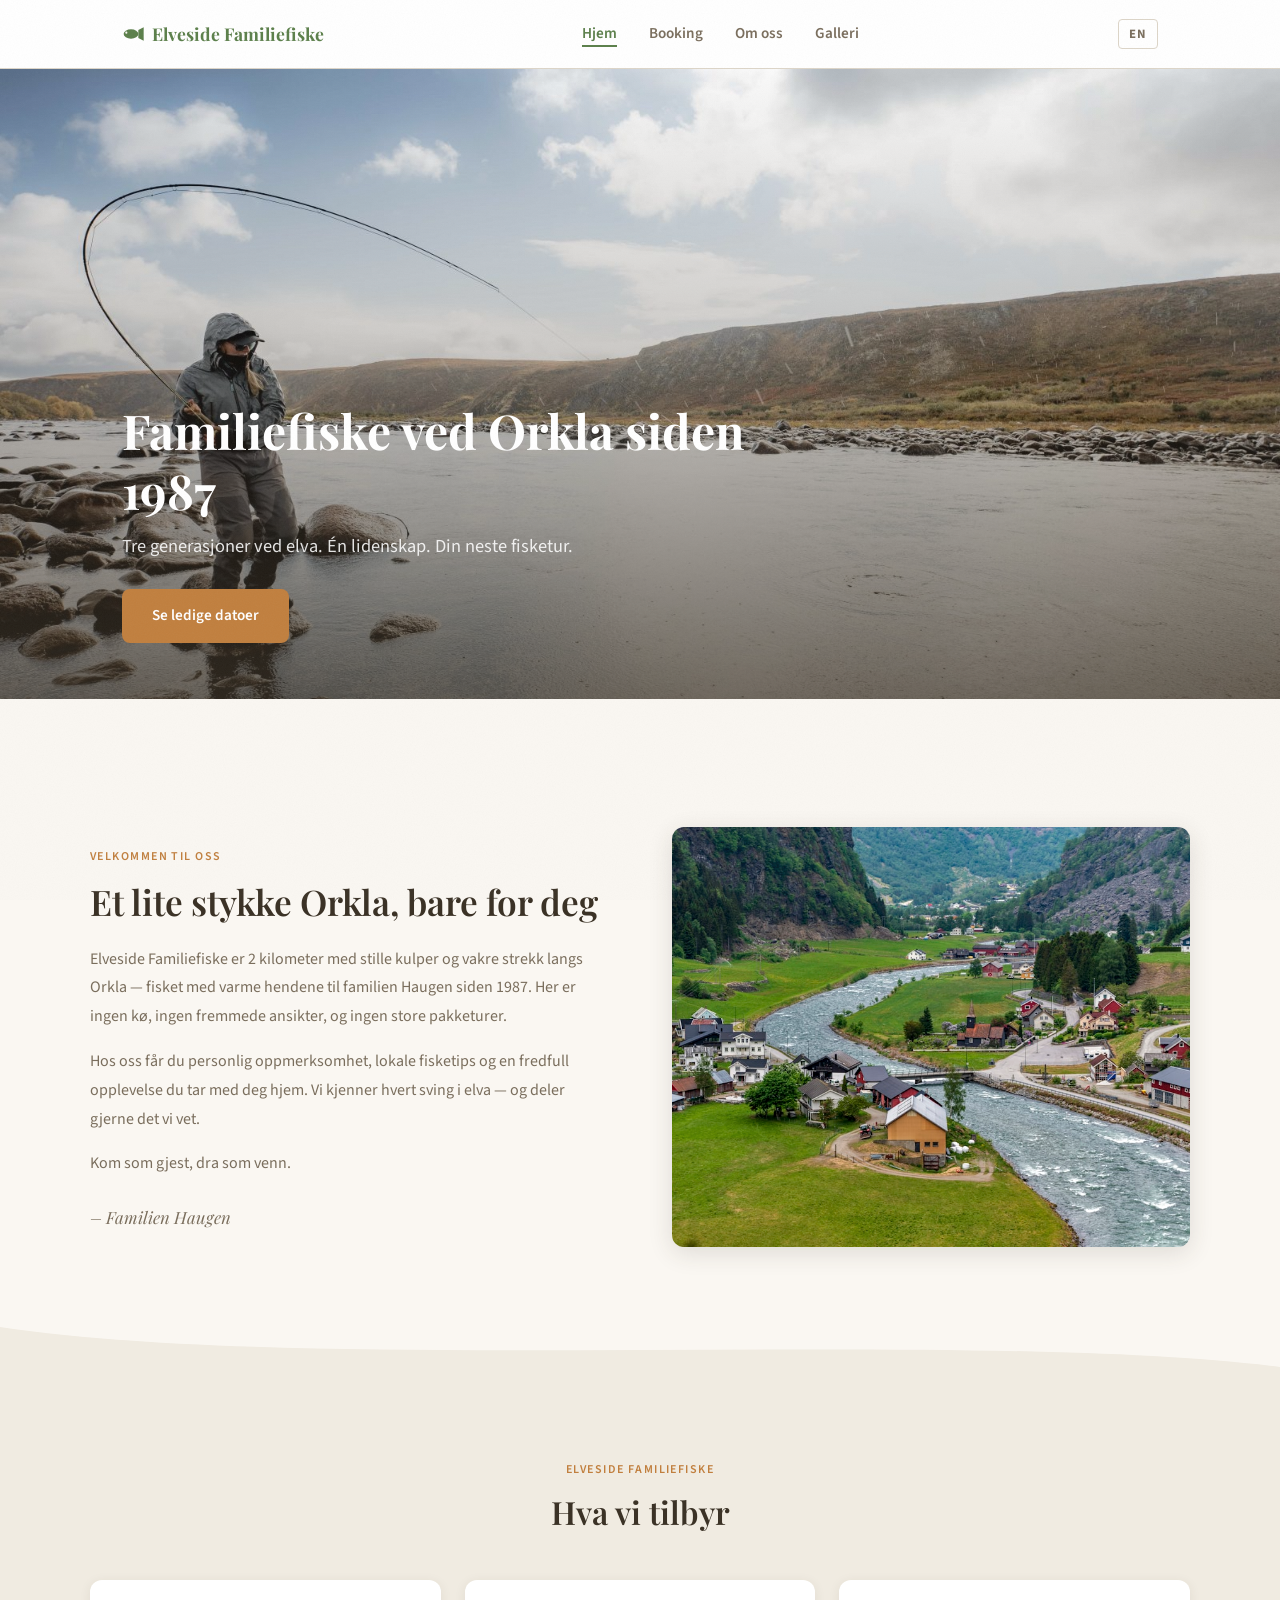
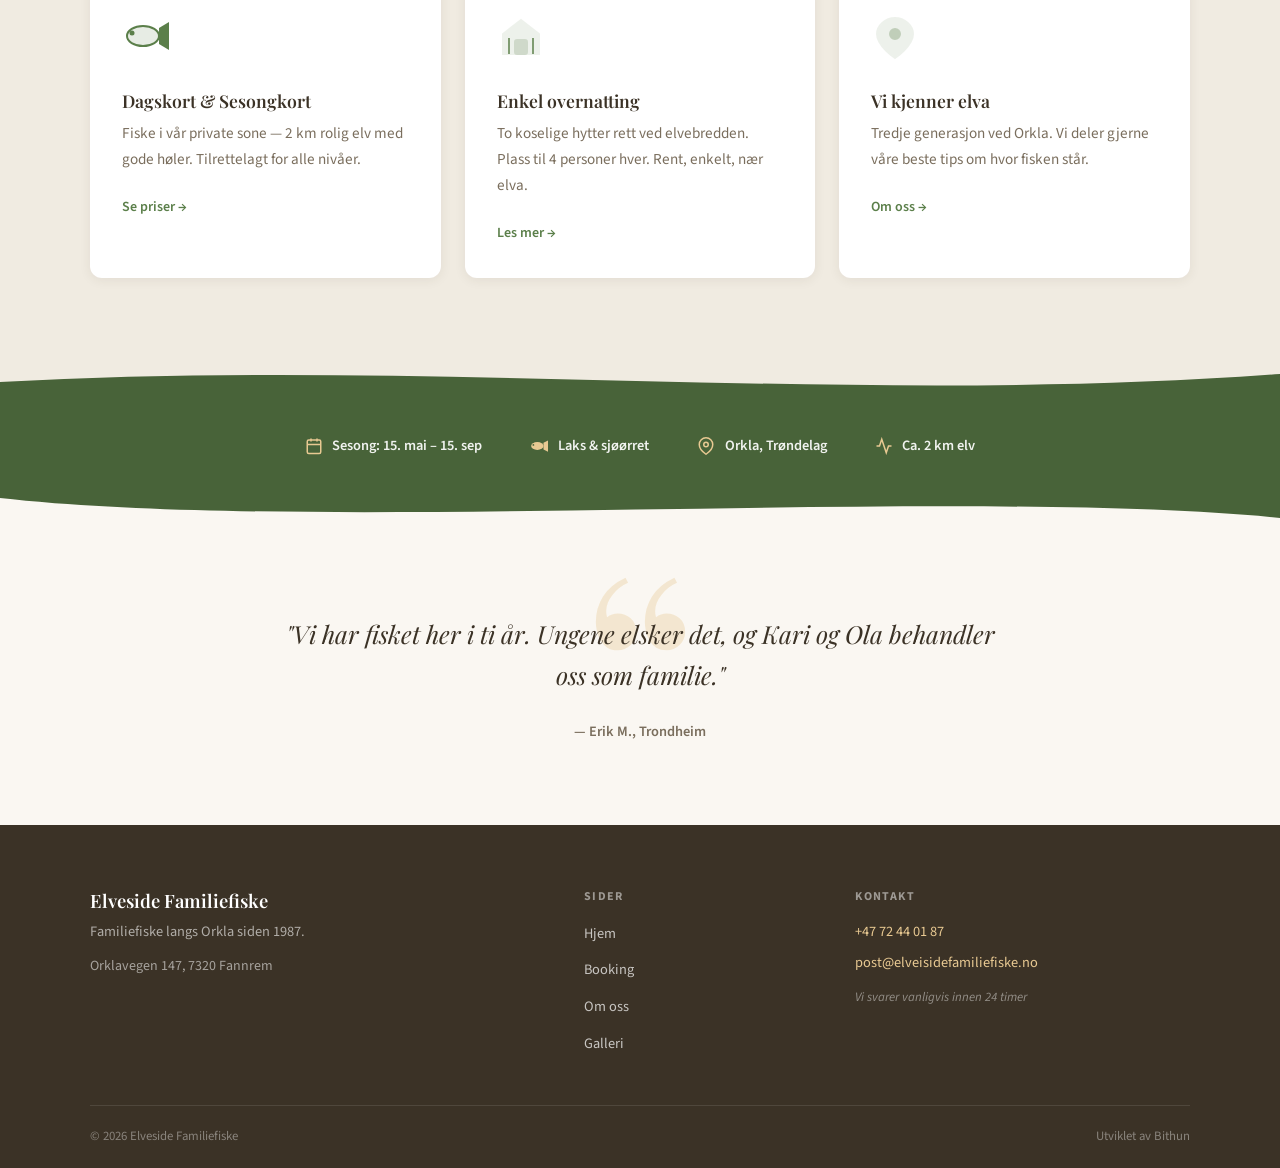
==== commit 7c3b156c: "Update Photo" ====
--- a/demo-family-beat/index.html
+++ b/demo-family-beat/index.html
@@ -66,7 +66,7 @@
 
     <!-- === HERO SECTION === -->
     <section class="hero" aria-label="Velkomstbilde">
-      <div class="hero-bg" style="background-image: url('assets/images/fishing-norway.jpg');" role="img">
+      <div class="hero-bg" style="background-image: url('assets/images/fishing-norway-2.jpg');" role="img">
         <img data-i18n="hero.img.alt" src="" alt="Rolig elv i morgendis med grønne bredder i Trøndelag" style="display:none;" />
       </div>
       <div class="hero-overlay"></div>
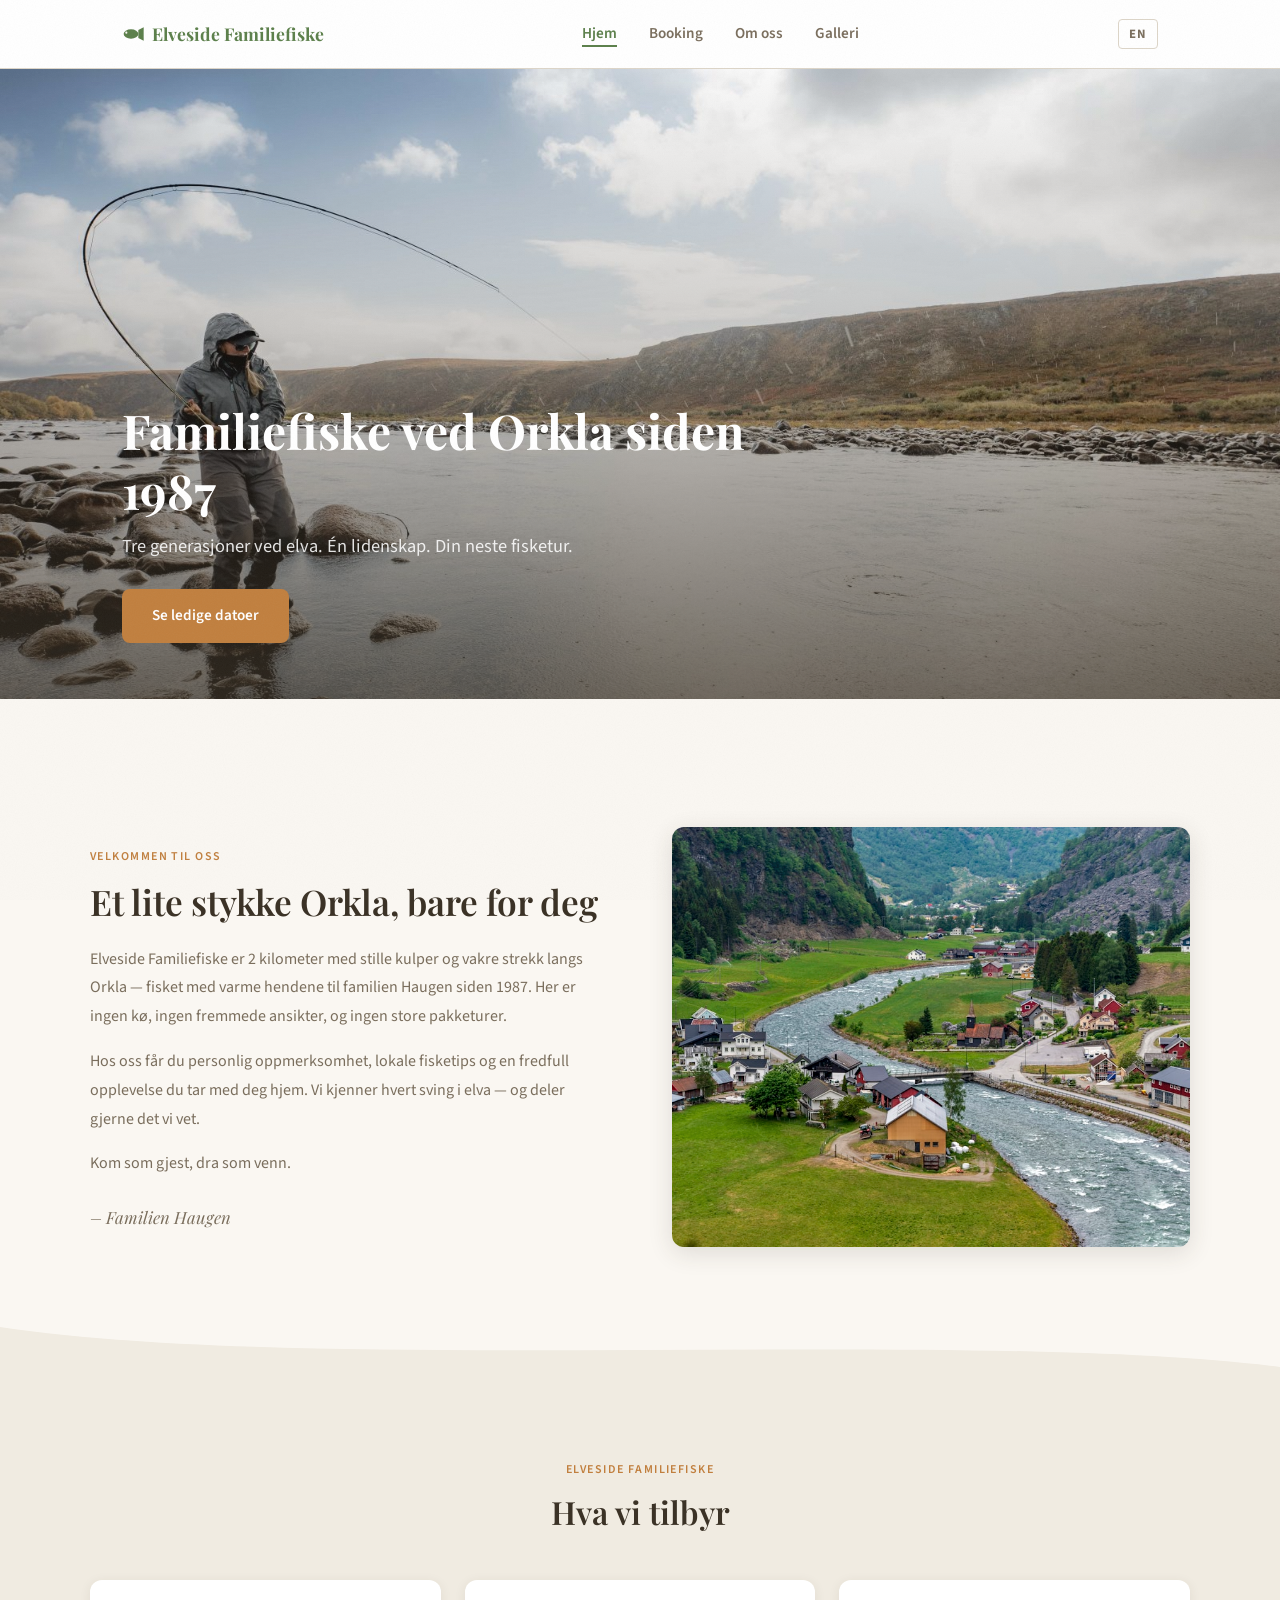
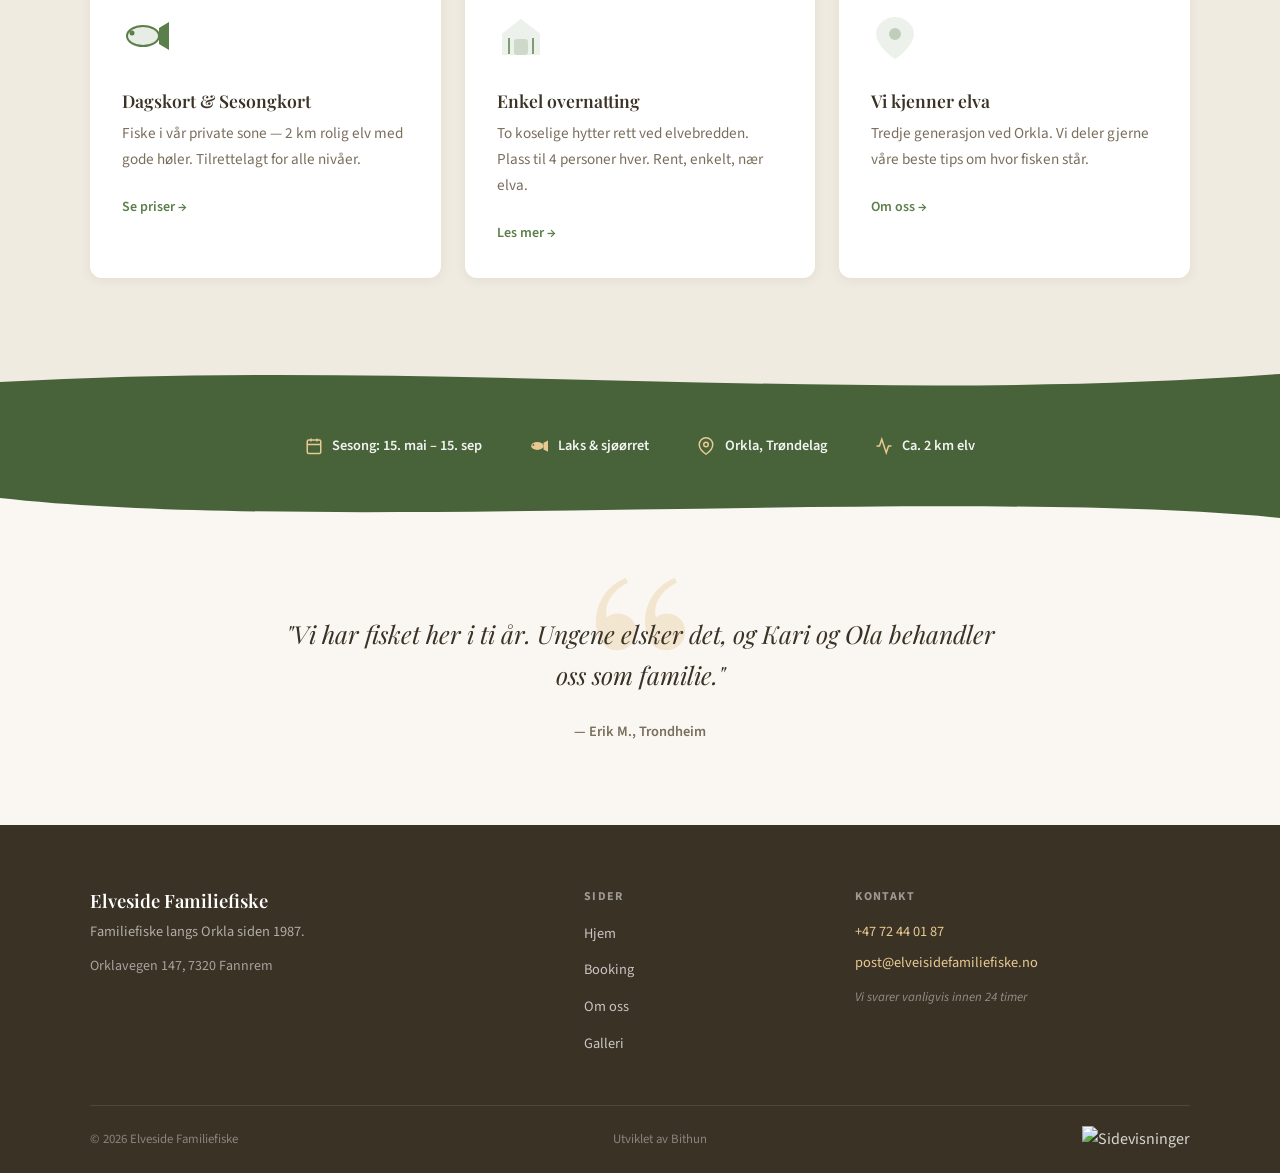
==== commit 3ebe190e: "Add site counter" ====
--- a/demo-family-beat/index.html
+++ b/demo-family-beat/index.html
@@ -10,11 +10,11 @@
   <meta property="og:type"        content="website" />
   <meta property="og:title"       content="Elveside Familiefiske — Familiefiske langs Orkla" />
   <meta property="og:description" content="Familiefiske langs Orkla i Trøndelag siden 1987. Book fiskekort og hytte direkte." />
-  <meta property="og:image"       content="https://images.unsplash.com/photo-1527004013197-933b6b68f9c9?auto=format&fit=crop&w=1200&h=630&q=80" />
+  <meta property="og:image"       content="https://orkla-elve-fiske-booking.vercel.app/assets/images/fishing-norway-2.jpg" />
   <meta name="twitter:card"       content="summary_large_image" />
 
   <!-- Favicon: green fish -->
-  <link rel="icon" type="image/svg+xml" href="data:image/svg+xml,%3Csvg xmlns='http://www.w3.org/2000/svg' viewBox='0 0 32 32'%3E%3Cellipse cx='13' cy='16' rx='11' ry='7' fill='%235B7F4A'/%3E%3Ccircle cx='6' cy='14' r='1.4' fill='%23FAF7F2'/%3E%3Cpath d='M24 10 L32 6 L32 26 L24 22 Z' fill='%235B7F4A'/%3E%3C/svg%3E" />
+  <link rel="icon" type="image/svg+xml" href="favicon.svg" />
 
   <!-- Google Fonts -->
   <link rel="preconnect" href="https://fonts.googleapis.com" />
@@ -252,6 +252,7 @@
     <div class="footer-bottom">
       <span data-i18n="footer.copyright">© 2026 Elveside Familiefiske</span>
       <a href="#" data-i18n="footer.dev">Utviklet av Bithun</a>
+      <img src="https://hits.seeyoufarm.com/api/count/incr/badge.svg?url=https%3A%2F%2Fdemo-family-beat.ibithun.com&count_bg=%235B7F4A&title_bg=%23333333&icon=eye&icon_color=%23FFFFFF&title=Sidevisninger&edge_flat=true" alt="Sidevisninger" />
     </div>
   </footer>
 
--- a/demo-family-beat/css/style.css
+++ b/demo-family-beat/css/style.css
@@ -1490,6 +1490,7 @@
   .hamburger { display: flex; }
   .mobile-menu { display: flex; }
 
+  .hero-bg { background-position: 20% 40%; }
   .hero-content h1 { font-size: clamp(1.6rem, 6vw, 2.2rem); }
 
   .welcome-inner {
